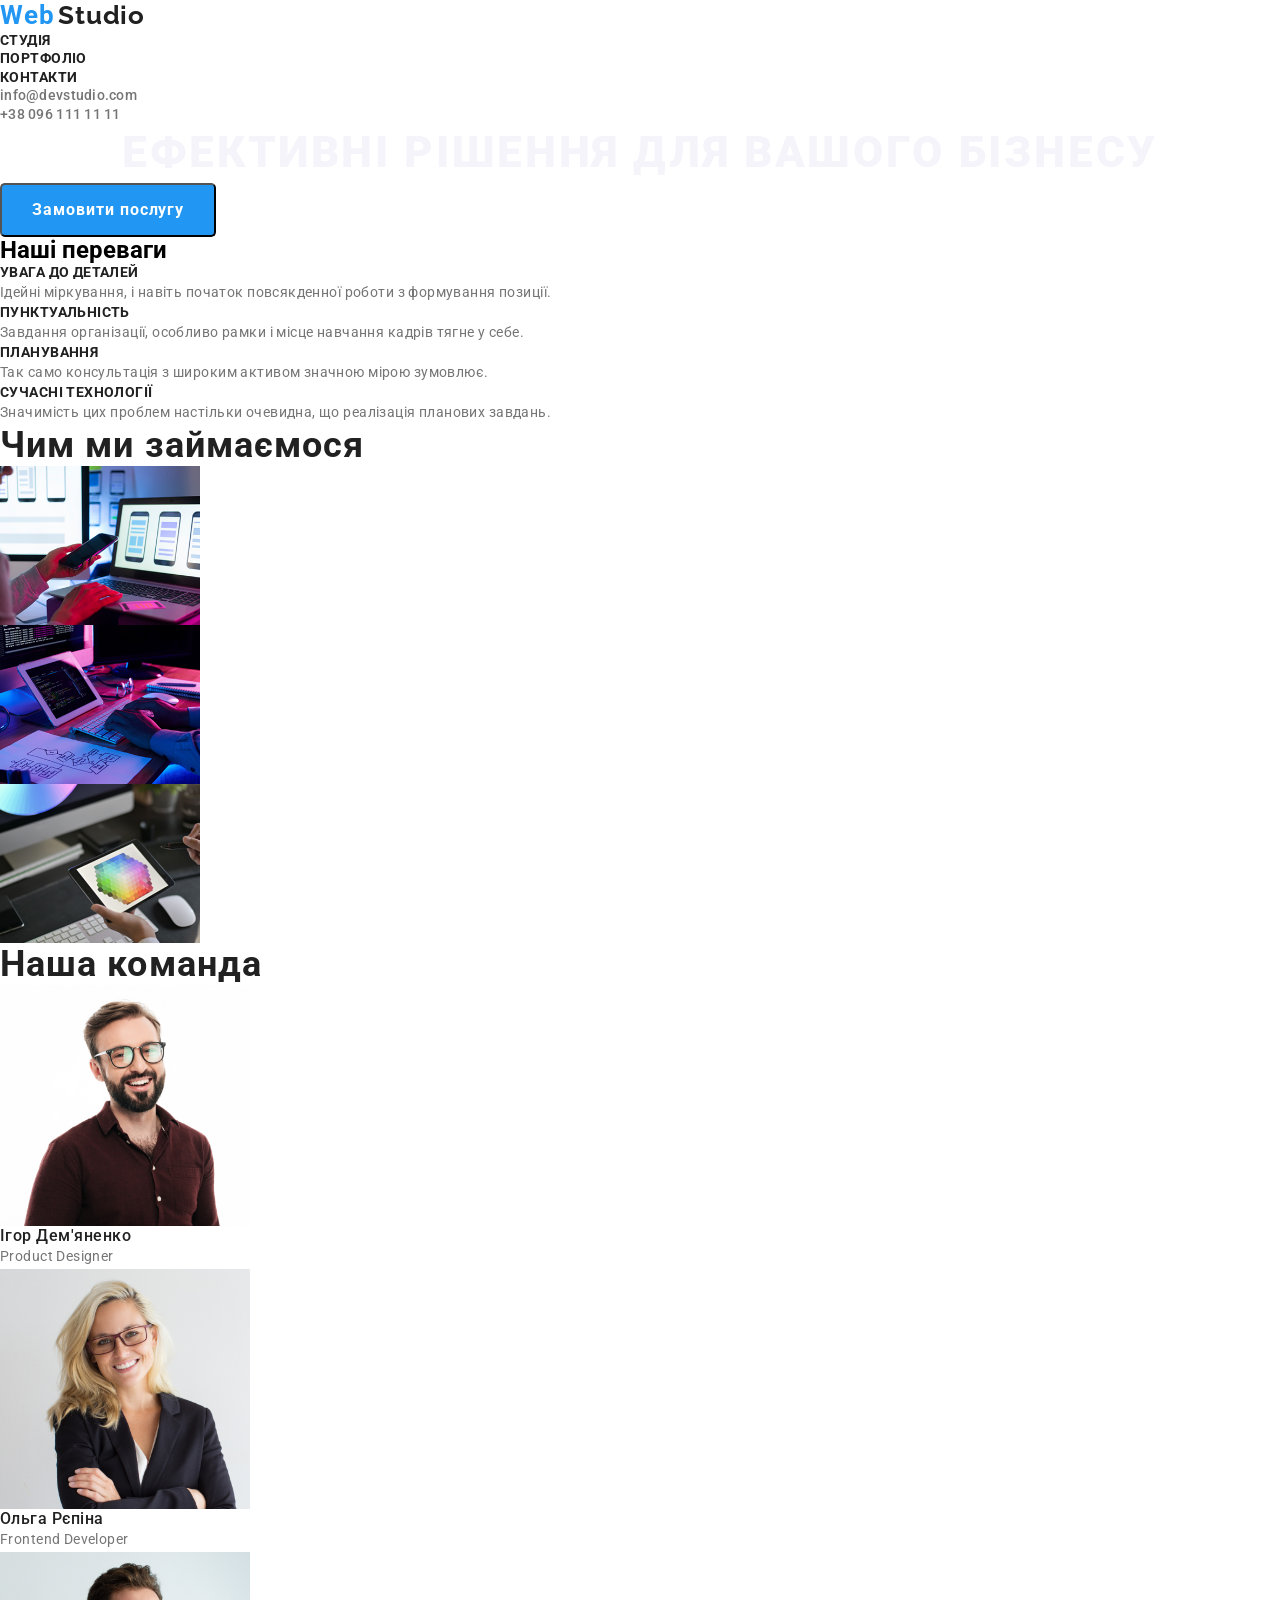
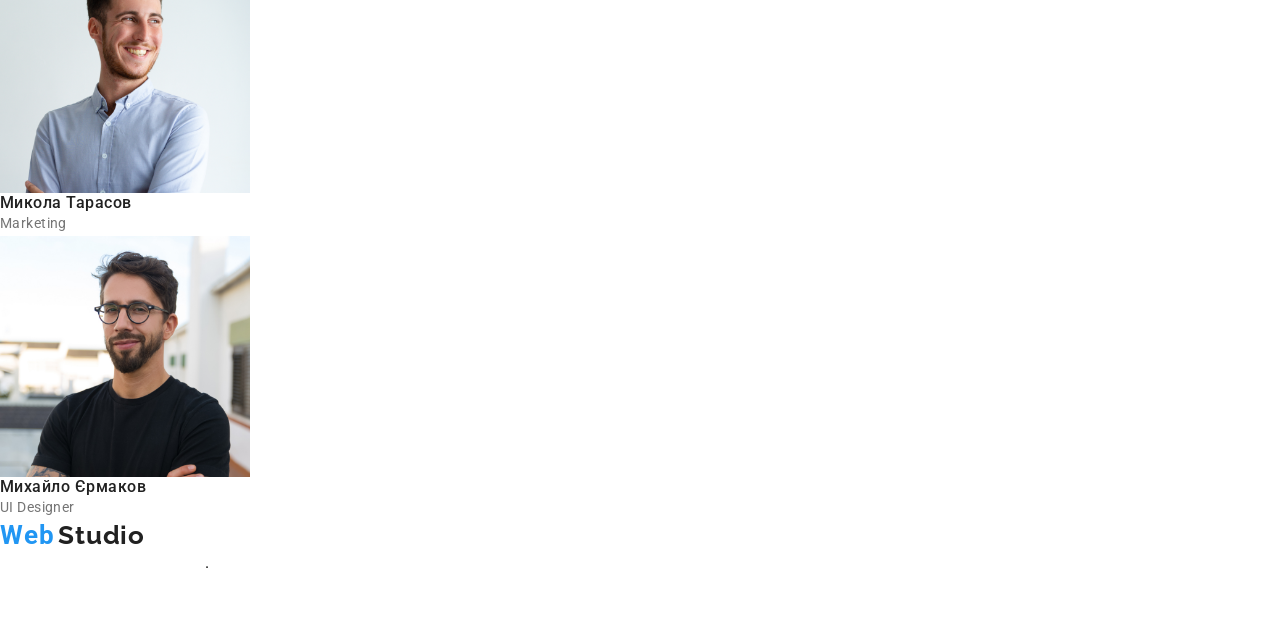
==== index.html @ ff51ba56 "Fix" ====
<!DOCTYPE html>
<html lang="en">
<head>
    <meta charset="UTF-8">
    <meta name="viewport" content="width=device-width, initial-scale=1.0">
    <title>Document</title>
    <link rel="preconnect" href="https://fonts.googleapis.com">
<link rel="preconnect" href="https://fonts.gstatic.com" crossorigin>
<link href="https://fonts.googleapis.com/css2?family=Raleway:ital,wght@0,100..900;1,100..900&family=Roboto:ital,wght@0,100..900;1,100..900&display=swap" rel="stylesheet">
<link rel="stylesheet" href="https://cdnjs.cloudflare.com/ajax/libs/modern-normalize/3.0.1/modern-normalize.min.css" integrity="sha512-q6WgHqiHlKyOqslT/lgBgodhd03Wp4BEqKeW6nNtlOY4quzyG3VoQKFrieaCeSnuVseNKRGpGeDU3qPmabCANg==" crossorigin="anonymous" referrerpolicy="no-referrer" />    
<link rel="stylesheet" href="./css/reset.css">
<link rel="stylesheet" href="./css/style.css">
<link rel="stylesheet" href="./pages/about.html">
</head>
<body>


   <header class="header">
  <a href="./index.html" class="logo">Web</a>
  <span class="logo-part"><a href="#">Studio</a></span>


    <nav class="header-navigation">

        <ul class="header-list">

    
    <li class="header-items"><a href="./index.html" class="header-detales">Студія</a></li>
    <li class="header-items"><a href="./pages/about.html" class="header-detales">Портфоліо</a></li>
    <li class="header-items"><a href="#" class="header-detales">Контакти</a></li>
</ul>

<ul class="header-contacts">
    <li class="header-contact">
        <a href="mailto:info@devstudio.com">info@devstudio.com</a>
    </li>
    <li class="header-contact">
         <a href="tel:+380961111111" class="header-number">+38 096 111 11 11</a>
    </li>
</ul>
   </header>


   <main class="main">
    <section class="hero">
<h1 class="hero-title">Ефективні рішення для вашого бізнесу</h1>
<button type="button" class="main-button">Замовити послугу</button>
</section>
<section class="adventages">
<h2 class="adventages-title">Наші переваги</h2>



<ul class="adventages-list">
    <li class="adventages-items">
        <h3 class="title">УВАГА ДО ДЕТАЛЕЙ</h3>
    <p class="hero-text">Ідейні міркування, і навіть початок повсякденної роботи з формування позиції.</p>
 </li>
    <li class="main-items">
<h3 class="title">ПУНКТУАЛЬНІСТЬ</h3>
<p class="hero-text">Завдання організації, особливо рамки і місце навчання кадрів тягне у себе.</p>
    </li>
    <li class="main-items">
<h3 class="title">ПЛАНУВАННЯ</h3>
<p class="hero-text">Так само консультація з широким активом значною мірою зумовлює.</p>
    </li>
    <li class="main-items">
<h3 class="title">СУЧАСНІ ТЕХНОЛОГІЇ</h3>
<p class="hero-text">Значимість цих проблем настільки очевидна, що реалізація планових завдань.</p>
    </li>
</ul>
</section>
<section class="work">
<h2 class="work-title">Чим ми займаємося</h2>
<ul class="work-list">
<li class="work-item"><img src="./pages/images/imgfv.png" class="work-image" alt="image" width="200"></li>
<li class="work-item"><img src="./pages/images/img.png" alt="image" width="200"></li>
<li class="work-item"><img src="./pages/images/image.png" alt="imggg" width="200"></li>
</ul>
</section>
<section class="team">
<h2 class="team-title">Наша команда</h2>
<ul class="team-list">
    <li class="team-item">
        <img src="./pages/images/imgman.jpg" alt="mann" class="team-image" width="250">
        <h3 class="main-person">Ігор Дем'яненко</h3>
        <p class="team-caption">
            Product Designer
        </p> 
    </li>
    <li class="main-itemthree">
<img src="./pages/images/woman.jpg" alt="woman" width="250">
<h3 class="main-person">Ольга Рєпіна</h3>
<p class="team-caption">Frontend Developer</p>
    </li>
    <li class="main-itemthree">
<img src="./pages/images/mantwo.jpg" alt="mantwo" width="250">
<h3 class="main-person">Микола Тарасов</h3>
<p class="team-caption">Marketing</p>
    </li>
    <li class="main-itemthree">
        <img src="./pages/images/manthree.jpg" alt="manthree" width="250">
        <h3 class="main-person">Михайло Єрмаков</h3>
        <p class="team-caption">UI Designer</p>
    </li>
</ul>



</section>
   </main>




<footer>
  <a href="/index.html" class="logo">Web</a>
<span class="logo-part"> <a href="#">Studio</a></span>


    <address class="footer-address">

    <ul class="footer-list">
<li class="footer-items"><a href="https://www.google.com.ua/maps/search/%D0%BC.+%D0%9A%D0%B8%D1%97%D0%B2,+%D0%BF%D1%80-%D1%82+%D0%9B%D0%B5%D1%81%D1%96+%D0%A3%D0%BA%D1%80%D0%B0%D1%97%D0%BD%D0%BA%D0%B8,+26/@50.4758888,30.4320272,18780m/data=!3m2!1e3!4b1?hl=uk&entry=ttu&g_ep=EgoyMDI2MDQwNy4wIKXMDSoASAFQAw%3D%3D" target="_blank" class="footer-link">м. Київ, пр-т Лесі Українки, 26</a>.</li>
<li class="footer-items"><a href="mailto:info@devstudio.com" class="footer-link">info@devstudio.com</a></li>
<li class="footer-items"><a href="tel:+380961111111" class="footer-link">+38 096 111 11 11</a></li>
</ul>
</address>

   </footer>
</body>
</html>
---- css/style.css ----
:root{
--header-color:#2196F3;
--mainul-color:#212121;
--mainulfon-color:#F5F4FA;
--mainli-color:#757575;
--footer-color:#FFFFFF;
--logo-color:#000;
}

body{
    font-family: "Roboto", sans-serif; 
}






.header-item {
    color: var(--logo-color);
font-size: 14px;
font-style: normal;
font-weight: 500;
line-height: 1.14;
letter-spacing: 0.28px;
text-decoration: none;
}

.hero-title{
   
color: var(--mainulfon-color);
text-align: center;
font-size: 44px;
font-style: normal;
font-weight: 900;
line-height: 1.36;
letter-spacing: 2.64px;
text-transform: uppercase;
}

.team-caption{
    color: var(--mainli-color);
font-size: 14px;
font-style: normal;
font-weight: 400;
line-height: 1.71;
letter-spacing: 0.42px;
}

.hero-zag:hover{
    color: var(--mainli-color);
font-size: 14px;
font-style: normal;
font-weight: 700;
line-height: 1.71;
letter-spacing: 0.42px;
text-transform: uppercase;
}

.footer-items:hover{
    color: var(--footer-color);
font-size: 14px;
font-style: normal;
font-weight: 400;
line-height: 1.71;
letter-spacing: 0.42px;

}

.main-item:hover{
    color: var(--mainul-color);
font-size: 16px;
font-style: normal;
font-weight: 500;
line-height: 1.62;
letter-spacing: 0.48px;
}


.header-detales{
color: var(--mainul-color);
font-size: 14px;
font-style: normal;
font-weight: 500;
line-height: normal;
letter-spacing: 0.28px;


}



.header-contact a {
    color: var(--mainli-color);
font-size: 14px;
font-style: normal;
font-weight: 500;
line-height: normal;
letter-spacing: 0.28px;
text-decoration: none;

}

.header-contact a:hover{
    color: var(--header-color);
}

.main-button{
    color: var(--footer-color);
    background-color: var(--header-color);
text-align: center;
font-size: 16px;
font-style: normal;
font-weight: 700;
line-height: 30px;
letter-spacing: 0.96px;
border-radius: 5px;
padding: 10px 30px;


}



a{
    color: var(--mainul-color);
    text-decoration: none;
}
a:hover{
    color: var(--header-color);
}






.footer-logo{
    color: #000;
font-family: Raleway;
font-size: 26px;
font-style: normal;
font-weight: 700;
line-height: normal;
letter-spacing: 0.78px;
}






.header-detales{
    color: var(--mainul-color);

font-size: 14px;
font-style: normal;
font-weight: 700;
line-height: normal;
letter-spacing: 0.42px;
text-transform: uppercase;
}

.title{
    color: var(--mainul-color);
font-size: 14px;
font-style: normal;
font-weight: 700;
line-height: normal;
letter-spacing: 0.42px;
text-transform: uppercase;

}


.header-items:hover{
     color: var(--header-color); 
    }


    .hero-text{
        color: var(--mainli-color);

font-size: 14px;
font-style: normal;
font-weight: 400;
line-height: 24px;
letter-spacing: 0.42px;
    }

    .work-title{
        color:var(--mainul-color);
font-size: 36px;
font-style: normal;
font-weight: 700;
line-height: normal;
letter-spacing: 1.08px;
    }

    .team-title{
        color:var(--mainul-color);
font-size: 36px;
font-style: normal;
font-weight: 700;
line-height: normal;
letter-spacing: 1.08px;
 }

 .main-person{
    color: var(--mainul-color);
font-size: 16px;
font-style: normal;
font-weight: 500;
line-height: normal;
letter-spacing: 0.48px;

 }


.adventages-list{
    color: var(--header-color);
font-size: 14px;
font-style: normal;
font-weight: 500;
line-height: normal;
letter-spacing: 0.28px;

}

.main-item{
    color:var(--mainul-color);
font-size: 16px;
font-style: normal;
font-weight: 500;
line-height: 26px;
letter-spacing: 0.48px;

}

.main-caption{
    color: var(--mainul-color);
font-size: 18px;
font-style: normal;
font-weight: 700;
line-height: 36px;
letter-spacing: 1.08px;

}

.main-text{
    color: var(--mainli-color);

font-size: 16px;
font-style: normal;
font-weight: 400;
line-height: 30px;
letter-spacing: 0.48px;

}

.footer-link{
    color: var(--footer-color);

font-size: 14px;
font-style: normal;
font-weight: 400;
line-height: 24px;
letter-spacing: 0.42px;

}

.logo {
color: var(--header-color);
font-family: "Raleway" sans-serif;
font-size: 26px;
font-style: normal;
font-weight: 700;
line-height: 1.19;
letter-spacing: 0.78px;
text-decoration: none;

}


.logo-part{
    color: var(--logo-color);
font-family: Raleway;
font-size: 26px;
font-style: normal;
font-weight: 700;
line-height: normal;
letter-spacing: 0.78px;

}
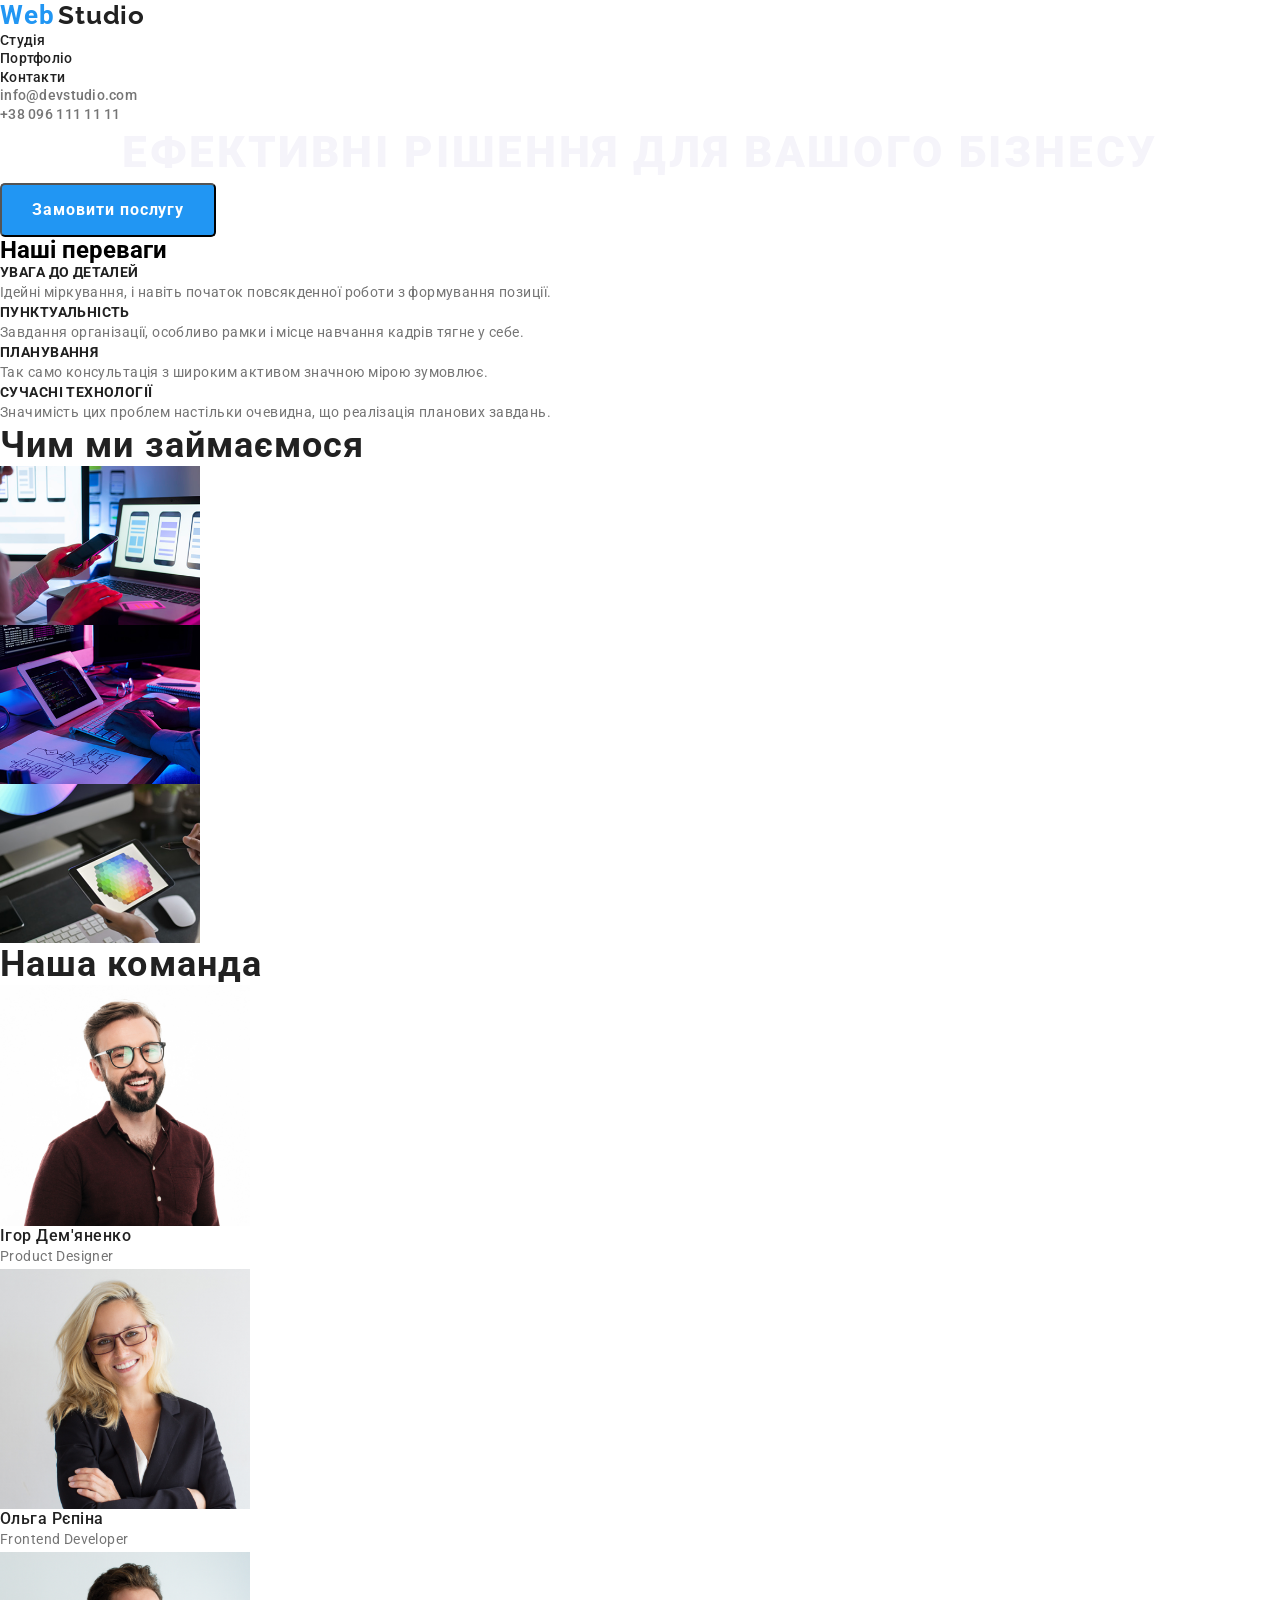
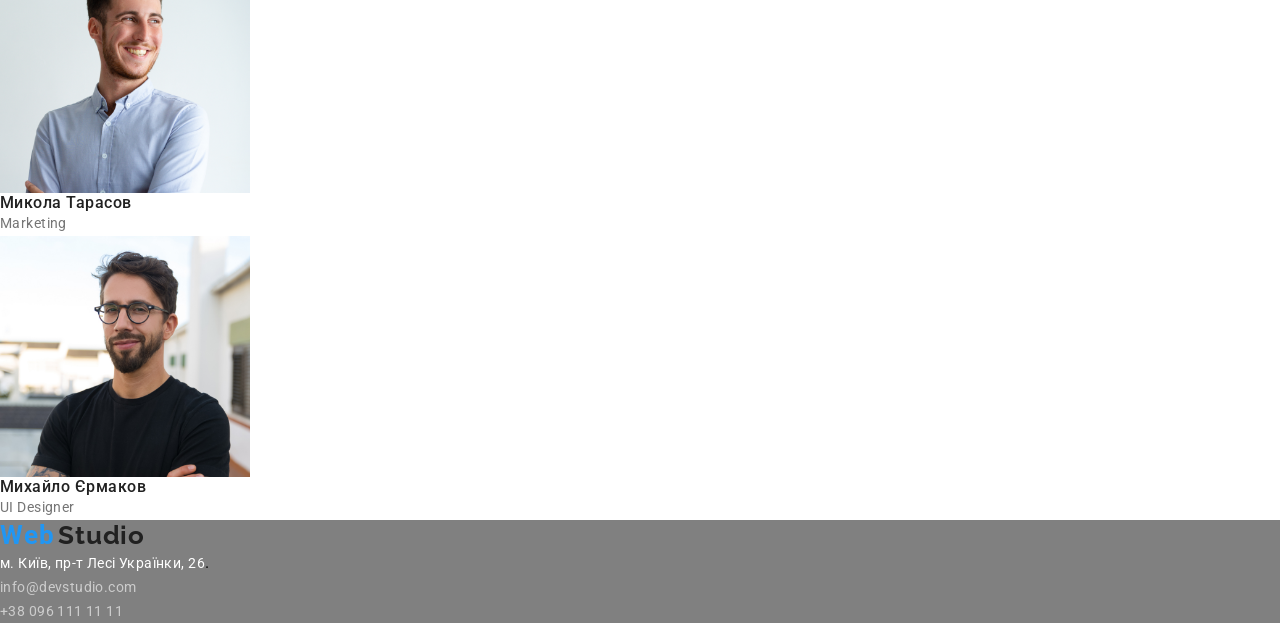
==== commit 0ad97a9e: "Fix footer and header" ====
--- a/index.html
+++ b/index.html
@@ -16,10 +16,11 @@
 
 
    <header class="header">
-  <a href="./index.html" class="logo">Web</a>
+    
+ <div class="container">
+ <a href="./index.html" class="logo">Web</a>
   <span class="logo-part"><a href="#">Studio</a></span>
-
-
+ 
     <nav class="header-navigation">
 
         <ul class="header-list">
@@ -32,14 +33,15 @@
 
 <ul class="header-contacts">
     <li class="header-contact">
-        <a href="mailto:info@devstudio.com">info@devstudio.com</a>
+        <a href="mailto:info@devstudio.com" class="adventages-list">info@devstudio.com</a>
     </li>
-    <li class="header-contact">
-         <a href="tel:+380961111111" class="header-number">+38 096 111 11 11</a>
+    <li class="header-contact"> 
+         <a href="tel:+380961111111" class="adventages-list">+38 096 111 11 11</a>
     </li>
 </ul>
+ </div>
+
    </header>
-
 
    <main class="main">
     <section class="hero">
@@ -47,7 +49,7 @@
 <button type="button" class="main-button">Замовити послугу</button>
 </section>
 <section class="adventages">
-<h2 class="adventages-title">Наші переваги</h2>
+<h2 class="adventages-titles">Наші переваги</h2>
 
 
 
@@ -88,17 +90,17 @@
             Product Designer
         </p> 
     </li>
-    <li class="main-itemthree">
+    <li class="team-item">
 <img src="./pages/images/woman.jpg" alt="woman" width="250">
 <h3 class="main-person">Ольга Рєпіна</h3>
 <p class="team-caption">Frontend Developer</p>
     </li>
-    <li class="main-itemthree">
+    <li class="team-item">
 <img src="./pages/images/mantwo.jpg" alt="mantwo" width="250">
 <h3 class="main-person">Микола Тарасов</h3>
 <p class="team-caption">Marketing</p>
     </li>
-    <li class="main-itemthree">
+    <li class="team-item">
         <img src="./pages/images/manthree.jpg" alt="manthree" width="250">
         <h3 class="main-person">Михайло Єрмаков</h3>
         <p class="team-caption">UI Designer</p>
@@ -122,8 +124,8 @@
 
     <ul class="footer-list">
 <li class="footer-items"><a href="https://www.google.com.ua/maps/search/%D0%BC.+%D0%9A%D0%B8%D1%97%D0%B2,+%D0%BF%D1%80-%D1%82+%D0%9B%D0%B5%D1%81%D1%96+%D0%A3%D0%BA%D1%80%D0%B0%D1%97%D0%BD%D0%BA%D0%B8,+26/@50.4758888,30.4320272,18780m/data=!3m2!1e3!4b1?hl=uk&entry=ttu&g_ep=EgoyMDI2MDQwNy4wIKXMDSoASAFQAw%3D%3D" target="_blank" class="footer-link">м. Київ, пр-т Лесі Українки, 26</a>.</li>
-<li class="footer-items"><a href="mailto:info@devstudio.com" class="footer-link">info@devstudio.com</a></li>
-<li class="footer-items"><a href="tel:+380961111111" class="footer-link">+38 096 111 11 11</a></li>
+<li class="footer-items"><a href="mailto:info@devstudio.com" class="footer-mail">info@devstudio.com</a></li>
+<li class="footer-items"><a href="tel:+380961111111" class="footer-number">+38 096 111 11 11</a></li>
 </ul>
 </address>
 
--- a/css/style.css
+++ b/css/style.css
@@ -5,6 +5,7 @@
 --mainli-color:#757575;
 --footer-color:#FFFFFF;
 --logo-color:#000;
+--footer-text-color: rgba(255, 255, 255, 0.6);
 }
 
 body{
@@ -47,15 +48,6 @@
 letter-spacing: 0.42px;
 }
 
-.hero-zag:hover{
-    color: var(--mainli-color);
-font-size: 14px;
-font-style: normal;
-font-weight: 700;
-line-height: 1.71;
-letter-spacing: 0.42px;
-text-transform: uppercase;
-}
 
 .footer-items:hover{
     color: var(--footer-color);
@@ -150,16 +142,6 @@
 
 
 
-.header-detales{
-    color: var(--mainul-color);
-
-font-size: 14px;
-font-style: normal;
-font-weight: 700;
-line-height: normal;
-letter-spacing: 0.42px;
-text-transform: uppercase;
-}
 
 .title{
     color: var(--mainul-color);
@@ -216,9 +198,9 @@
 
  }
 
-
 .adventages-list{
-    color: var(--header-color);
+color: var(--mainli-color);
+font-family: Roboto;
 font-size: 14px;
 font-style: normal;
 font-weight: 500;
@@ -260,7 +242,7 @@
 
 .footer-link{
     color: var(--footer-color);
-
+font-family: Roboto;
 font-size: 14px;
 font-style: normal;
 font-weight: 400;
@@ -291,4 +273,28 @@
 line-height: normal;
 letter-spacing: 0.78px;
 
+}
+
+
+footer{
+    background-color: grey;
+}
+
+
+.footer-mail{
+   color: var(--footer-text-color);
+font-size: 14px;
+font-style: normal;
+font-weight: 400;
+line-height: 24px;
+letter-spacing: 0.42px;
+}
+
+.footer-number{
+    color: var(--footer-text-color);
+font-size: 14px;
+font-style: normal;
+font-weight: 400;
+line-height: 24px;
+letter-spacing: 0.42px;
 }
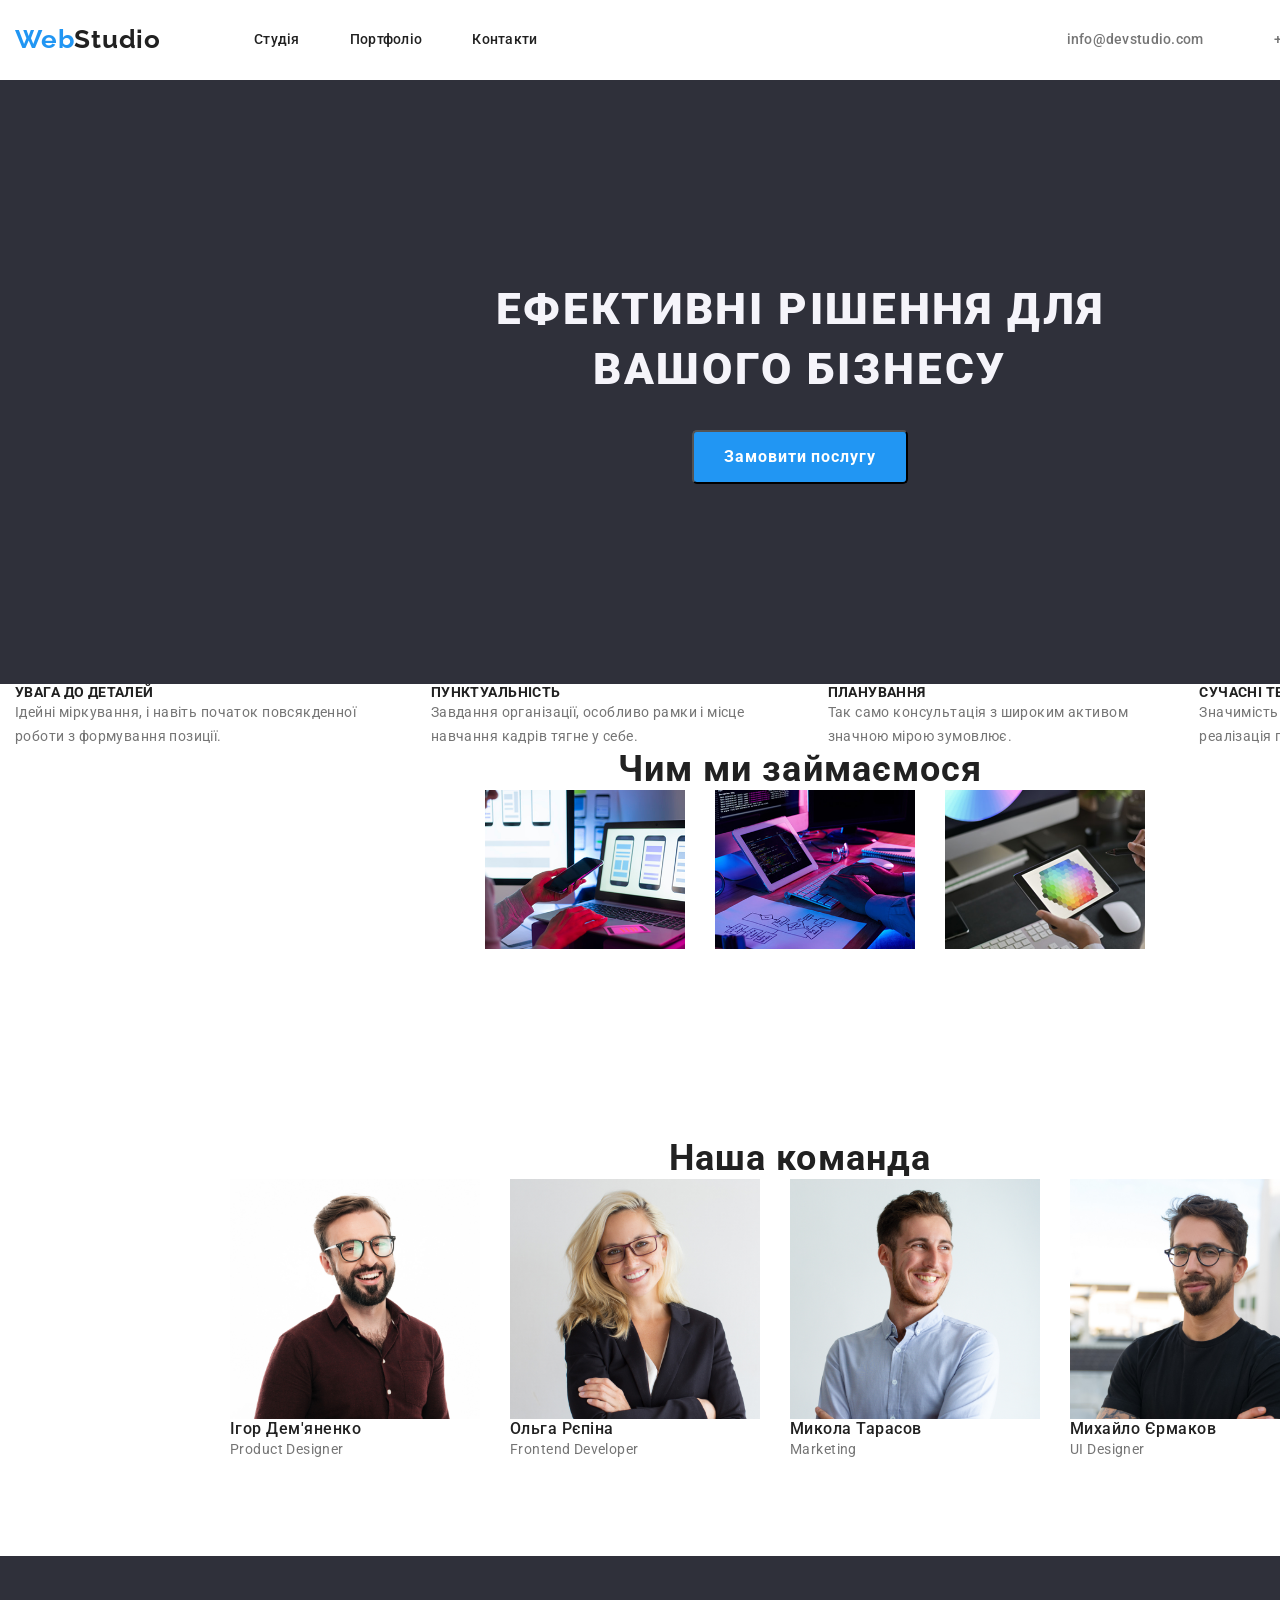
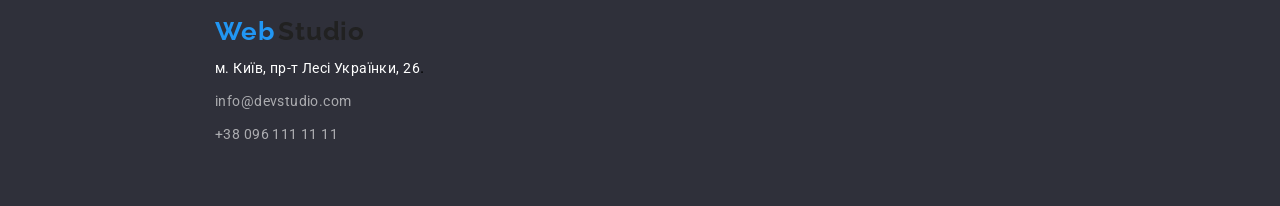
==== commit f2c4fe18: "Розставив елементи" ====
--- a/index.html
+++ b/index.html
@@ -16,8 +16,7 @@
 
 
    <header class="header">
-    
- <div class="container">
+   <div class="container header-wrap">
  <a href="./index.html" class="logo">Web</a>
   <span class="logo-part"><a href="#">Studio</a></span>
  
@@ -30,7 +29,7 @@
     <li class="header-items"><a href="./pages/about.html" class="header-detales">Портфоліо</a></li>
     <li class="header-items"><a href="#" class="header-detales">Контакти</a></li>
 </ul>
-
+</nav>
 <ul class="header-contacts">
     <li class="header-contact">
         <a href="mailto:info@devstudio.com" class="adventages-list">info@devstudio.com</a>
@@ -40,16 +39,19 @@
     </li>
 </ul>
  </div>
-
+</nav>
    </header>
 
    <main class="main">
     <section class="hero">
+        <div class="container">
 <h1 class="hero-title">Ефективні рішення для вашого бізнесу</h1>
 <button type="button" class="main-button">Замовити послугу</button>
+</div>
 </section>
 <section class="adventages">
-<h2 class="adventages-titles">Наші переваги</h2>
+    <div class="container">
+<h2 class="adventages-titles"></h2>
 
 
 
@@ -71,16 +73,20 @@
 <p class="hero-text">Значимість цих проблем настільки очевидна, що реалізація планових завдань.</p>
     </li>
 </ul>
+</div>
 </section>
 <section class="work">
+    <div class="container">
 <h2 class="work-title">Чим ми займаємося</h2>
 <ul class="work-list">
 <li class="work-item"><img src="./pages/images/imgfv.png" class="work-image" alt="image" width="200"></li>
 <li class="work-item"><img src="./pages/images/img.png" alt="image" width="200"></li>
 <li class="work-item"><img src="./pages/images/image.png" alt="imggg" width="200"></li>
 </ul>
+</div>
 </section>
 <section class="team">
+    <div class="container">
 <h2 class="team-title">Наша команда</h2>
 <ul class="team-list">
     <li class="team-item">
@@ -108,14 +114,14 @@
 </ul>
 
 
-
+</div>
 </section>
    </main>
 
 
 
 
-<footer>
+<footer class="footer">
   <a href="/index.html" class="logo">Web</a>
 <span class="logo-part"> <a href="#">Studio</a></span>
 
--- a/css/style.css
+++ b/css/style.css
@@ -6,6 +6,7 @@
 --footer-color:#FFFFFF;
 --logo-color:#000;
 --footer-text-color: rgba(255, 255, 255, 0.6);
+--background-footer-color: #2F303A;
 }
 
 body{
@@ -13,7 +14,30 @@
 }
 
 
-
+.logo {
+  
+color: var(--header-color);
+font-family: "Raleway", sans-serif;
+font-size: 26px;
+font-style: normal;
+font-weight: 700;
+line-height: 1.19;
+letter-spacing: 0.78px;
+text-decoration: none;
+
+}
+
+
+.logo-part{
+    color: var(--footer-color);
+font-family: Raleway;
+font-size: 26px;
+font-style: normal;
+font-weight: 700;
+line-height: normal;
+letter-spacing: 0.78px;
+ margin-right: 93px;
+}
 
 
 
@@ -27,8 +51,24 @@
 text-decoration: none;
 }
 
+.adventages-list{
+color: var(--mainli-color);
+font-family: Roboto;
+font-size: 14px;
+font-style: normal;
+font-weight: 500;
+line-height: normal;
+letter-spacing: 0.28px;
+display: flex;
+gap: 30px;
+
+
+}
+
+
 .hero-title{
-   
+      margin-left: auto;
+    margin-right: auto;
 color: var(--mainulfon-color);
 text-align: center;
 font-size: 44px;
@@ -37,6 +77,9 @@
 line-height: 1.36;
 letter-spacing: 2.64px;
 text-transform: uppercase;
+    width: 696px;
+    margin-bottom: 30px;
+
 }
 
 .team-caption{
@@ -78,6 +121,14 @@
 letter-spacing: 0.28px;
 
 
+}
+
+.adventages-titles{
+    color: var(--mainli-color);
+font-size: 14px;
+font-weight: 500;
+line-height: normal;
+letter-spacing: 0.28px;
 }
 
 
@@ -155,6 +206,17 @@
 }
 
 
+.header-items{
+    color: var(--logo-color);
+font-size: 14px;
+font-weight: 500;
+line-height: normal;
+letter-spacing: 0.28px;
+
+}
+
+
+
 .header-items:hover{
      color: var(--header-color); 
     }
@@ -198,16 +260,7 @@
 
  }
 
-.adventages-list{
-color: var(--mainli-color);
-font-family: Roboto;
-font-size: 14px;
-font-style: normal;
-font-weight: 500;
-line-height: normal;
-letter-spacing: 0.28px;
-
-}
+
 
 .main-item{
     color:var(--mainul-color);
@@ -251,33 +304,16 @@
 
 }
 
-.logo {
-color: var(--header-color);
-font-family: "Raleway" sans-serif;
-font-size: 26px;
-font-style: normal;
-font-weight: 700;
-line-height: 1.19;
-letter-spacing: 0.78px;
-text-decoration: none;
-
-}
-
-
-.logo-part{
-    color: var(--logo-color);
-font-family: Raleway;
-font-size: 26px;
-font-style: normal;
-font-weight: 700;
-line-height: normal;
-letter-spacing: 0.78px;
-
-}
+
+
+
+
 
 
 footer{
-    background-color: grey;
+  padding-top: 60px;
+  padding-bottom: 60px;
+    background-color: var(--background-footer-color);
 }
 
 
@@ -297,4 +333,101 @@
 font-weight: 400;
 line-height: 24px;
 letter-spacing: 0.42px;
+}
+
+
+.container{
+    width: 1600px;
+    padding: 0 15px;
+    margin: 0 auto;
+}
+
+.header{
+    padding-top: 24px;
+    padding-bottom: 25px;
+}
+
+.header-wrap{
+    display: flex;
+    align-items: center;
+}
+
+
+.header-list{
+    display: flex;
+    gap: 50px;
+
+
+}
+
+.header-contact{
+     margin-left: 50px;
+     
+}
+
+.header-contacts {
+    display: flex;
+    gap: 20px;
+    margin-left: 529px;
+    
+}
+
+.header-contact:first-child{
+    margin-left: 0;
+    
+}
+
+.hero .container{
+    
+    text-align: center;
+    background-color: var(--background-footer-color);
+    padding-bottom: 200px;
+    padding-top: 200px;
+    
+}
+
+
+
+.header-navigation{
+    display: flex;
+    align-items: center;
+   
+}
+
+
+.work-title{
+  text-align: center;
+}
+
+.work-list{
+    display: flex;
+justify-content: center;
+
+}
+
+.work-item{
+    margin-left: 30px;
+
+
+}
+
+.team-title{
+    text-align: center;
+    padding-top: 50px;
+    padding-top: 188px;
+}
+
+.team-list{
+    display: flex;
+    margin-left: 215px;
+    padding-bottom: 94px;
+    gap: 30px;
+}
+
+.footer{
+    padding-left: 215px;
+}
+
+.footer-items{
+    padding-top: 9px;
 }
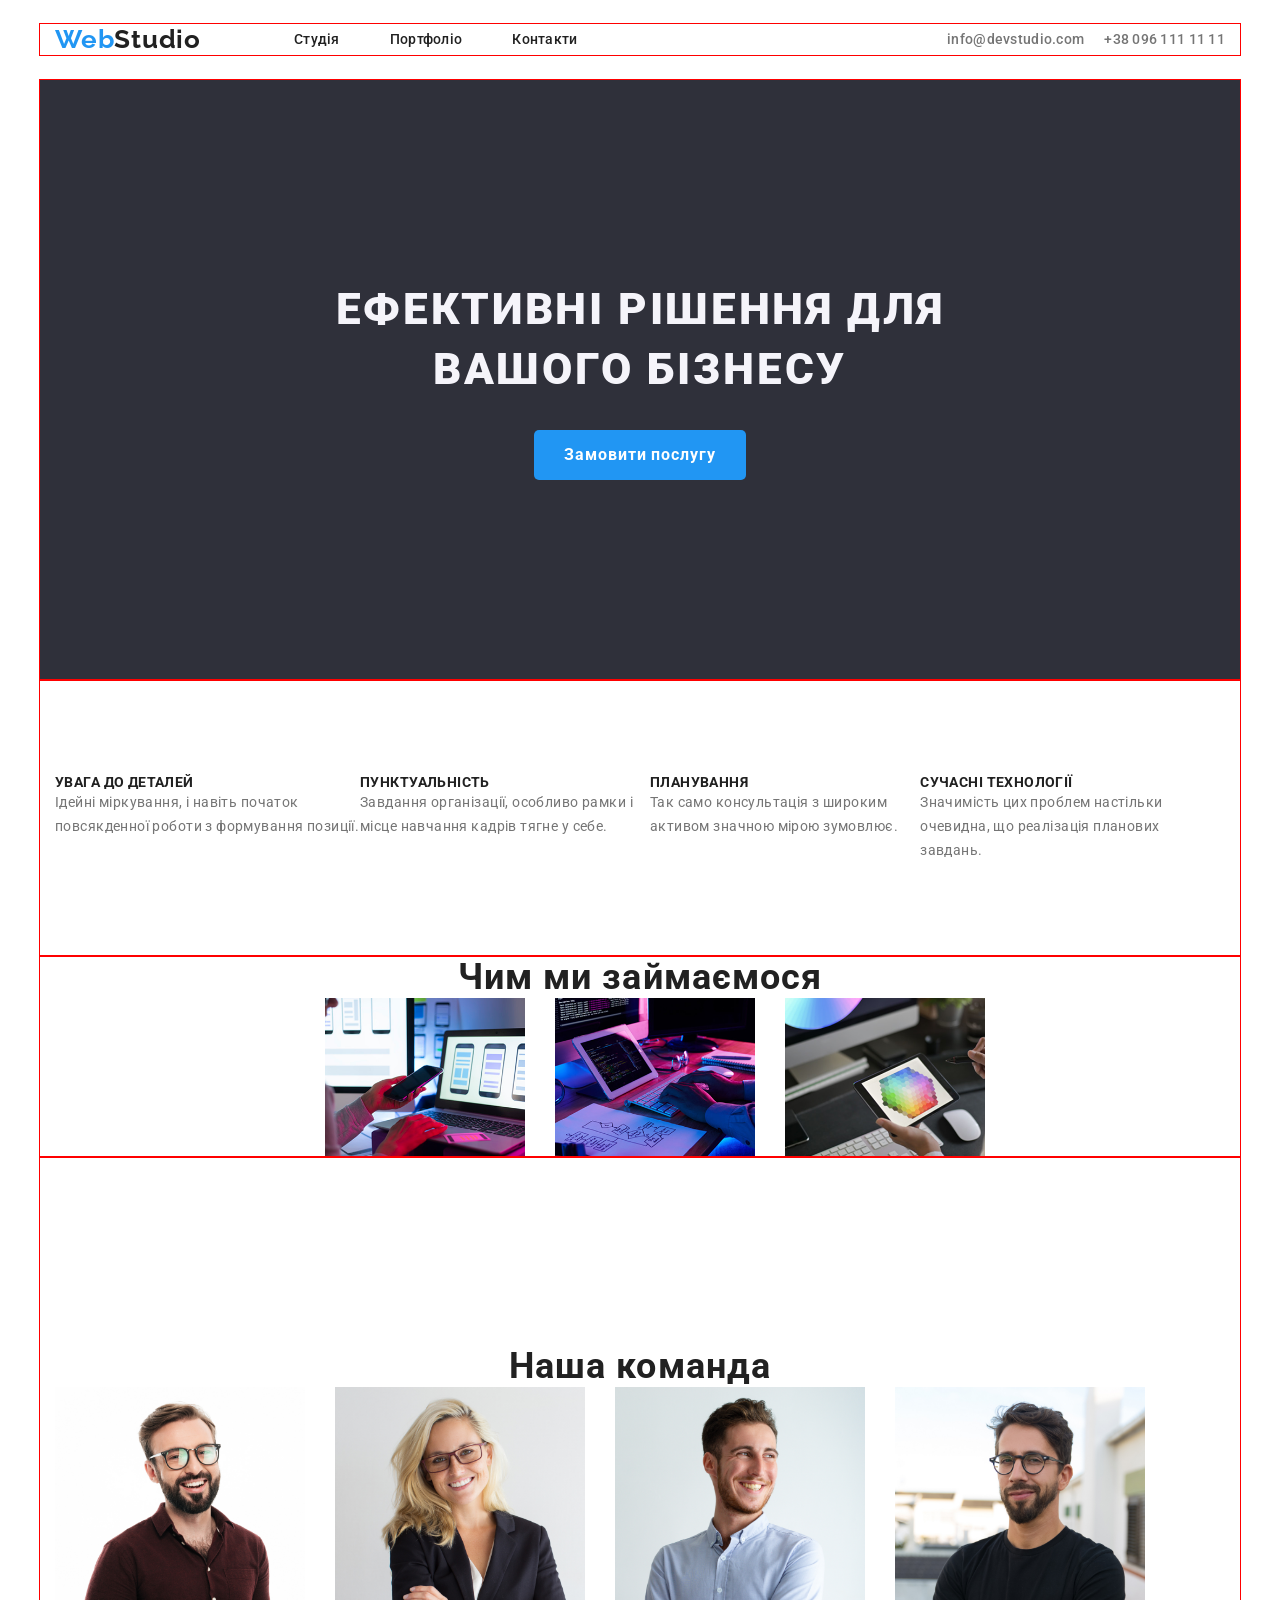
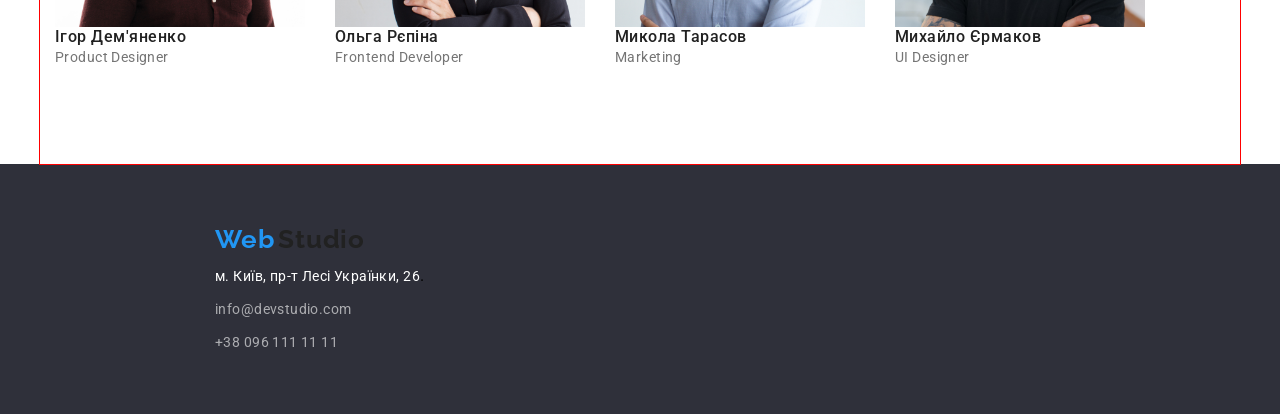
==== commit 2b923ad5: "Fix" ====
--- a/index.html
+++ b/index.html
@@ -55,7 +55,7 @@
 
 
 
-<ul class="adventages-list">
+<ul class="adventages-listes">
     <li class="adventages-items">
         <h3 class="title">УВАГА ДО ДЕТАЛЕЙ</h3>
     <p class="hero-text">Ідейні міркування, і навіть початок повсякденної роботи з формування позиції.</p>
--- a/css/style.css
+++ b/css/style.css
@@ -11,6 +11,7 @@
 
 body{
     font-family: "Roboto", sans-serif; 
+margin: 0;
 }
 
 
@@ -25,6 +26,7 @@
 letter-spacing: 0.78px;
 text-decoration: none;
 
+
 }
 
 
@@ -37,6 +39,7 @@
 line-height: normal;
 letter-spacing: 0.78px;
  margin-right: 93px;
+
 }
 
 
@@ -63,7 +66,18 @@
 gap: 30px;
 
 
-}
+
+
+}
+
+
+.adventages-listes{
+padding-top: 94px;
+display: flex;
+padding-bottom: 94px;
+}
+
+
 
 
 .hero-title{
@@ -159,8 +173,7 @@
 letter-spacing: 0.96px;
 border-radius: 5px;
 padding: 10px 30px;
-
-
+border: none;
 }
 
 
@@ -337,9 +350,10 @@
 
 
 .container{
-    width: 1600px;
+    width: 1200px;
     padding: 0 15px;
     margin: 0 auto;
+    outline: 1px solid red;
 }
 
 .header{
@@ -356,21 +370,27 @@
 .header-list{
     display: flex;
     gap: 50px;
+   
+  
 
 
 }
 
 .header-contact{
-     margin-left: 50px;
+     margin-left: px;
      
+     
 }
 
 .header-contacts {
     display: flex;
     gap: 20px;
-    margin-left: 529px;
+    margin-left: auto;
     
 }
+
+
+
 
 .header-contact:first-child{
     margin-left: 0;
@@ -419,7 +439,6 @@
 
 .team-list{
     display: flex;
-    margin-left: 215px;
     padding-bottom: 94px;
     gap: 30px;
 }
@@ -430,4 +449,7 @@
 
 .footer-items{
     padding-top: 9px;
-}+}
+
+
+
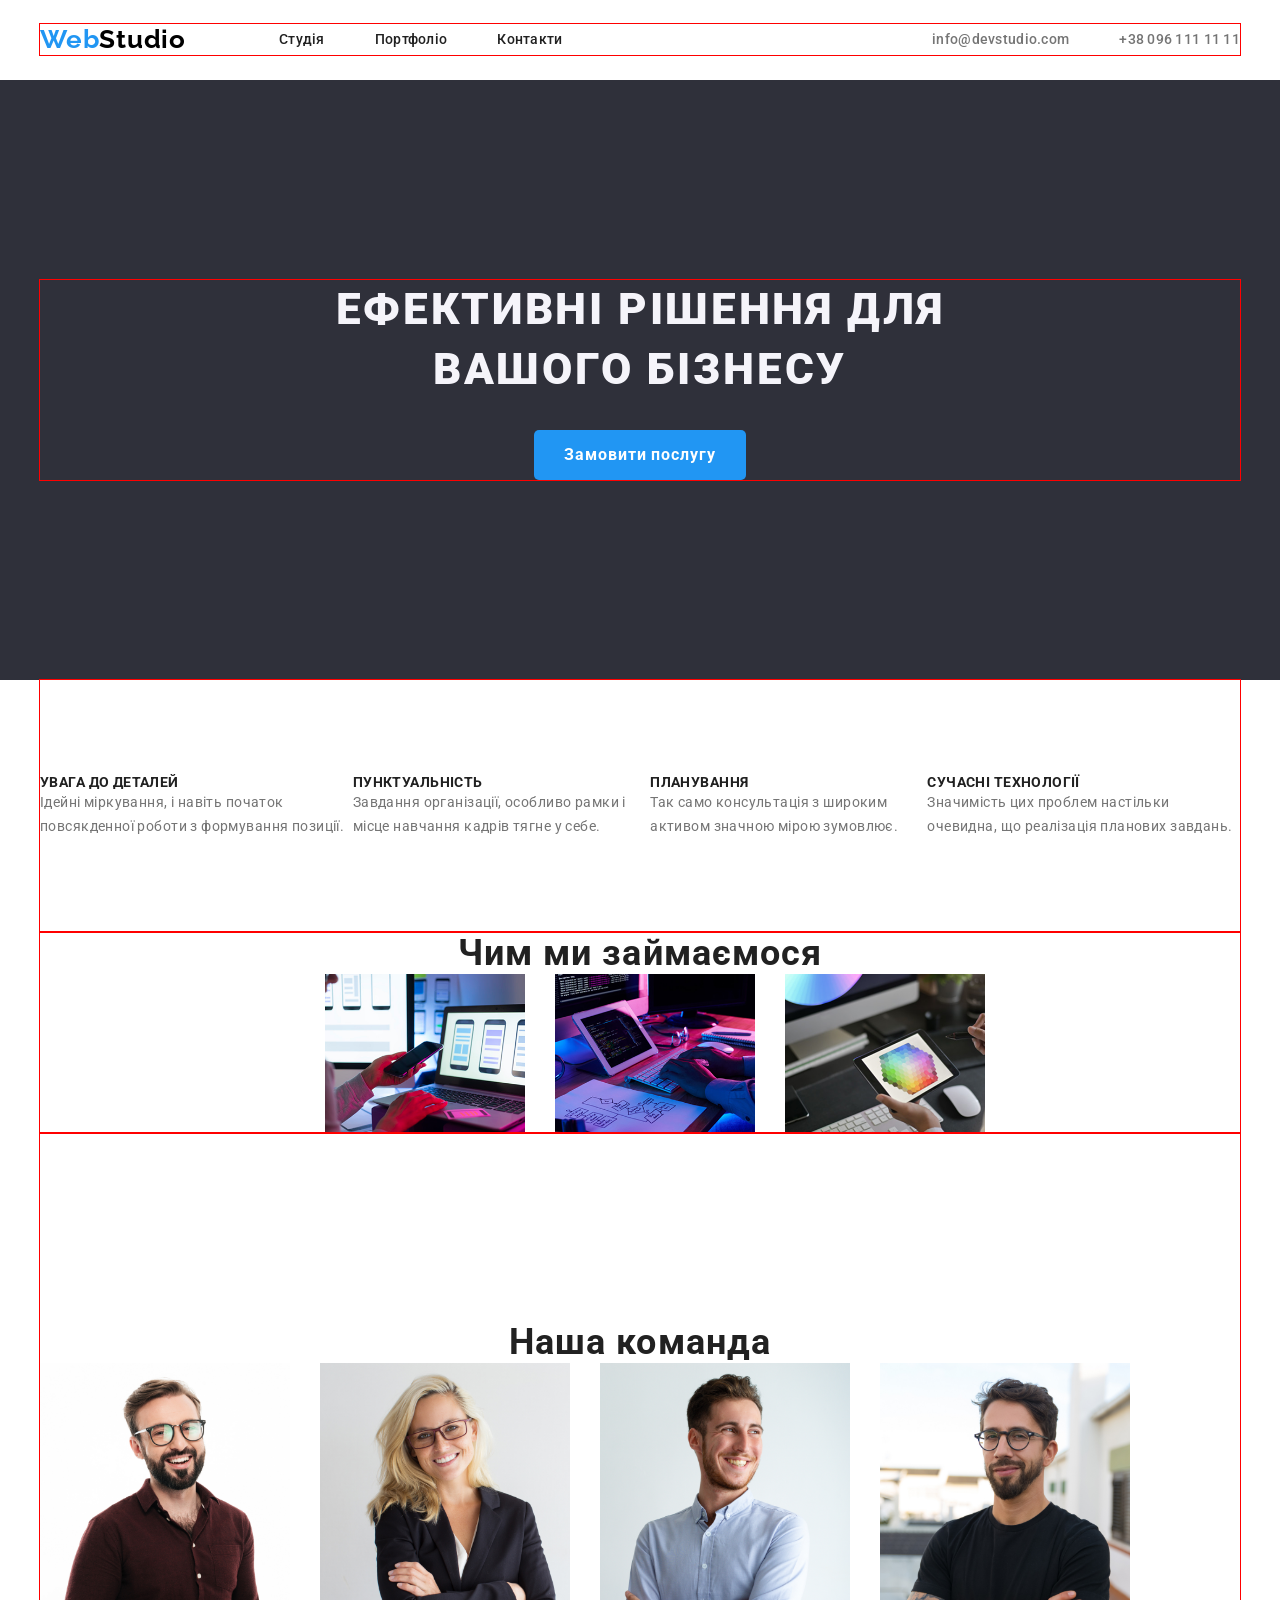
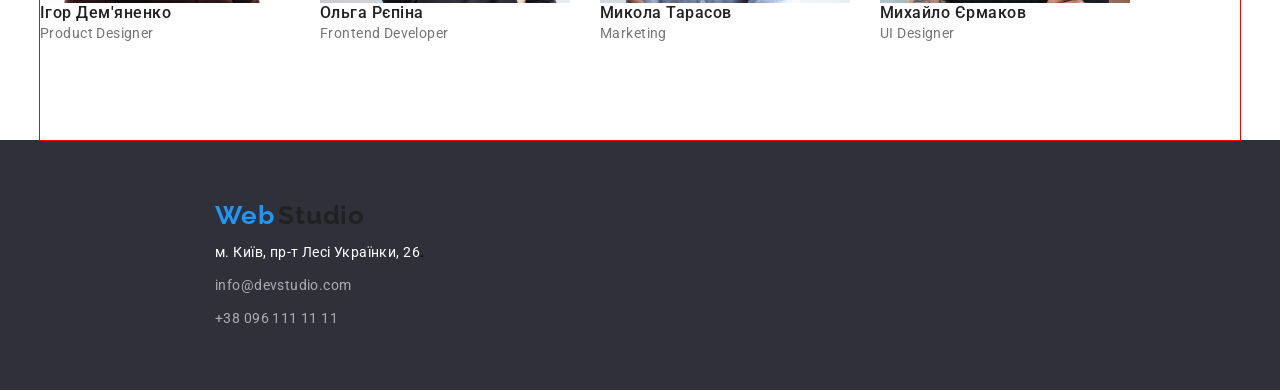
==== commit 00c80757: "fix" ====
--- a/index.html
+++ b/index.html
@@ -17,8 +17,9 @@
 
    <header class="header">
    <div class="container header-wrap">
- <a href="./index.html" class="logo">Web</a>
-  <span class="logo-part"><a href="#">Studio</a></span>
+<a href="./index.html" class="logo">
+  Web<span class="logo-part">Studio</span>
+</a>
  
     <nav class="header-navigation">
 
--- a/css/style.css
+++ b/css/style.css
@@ -31,7 +31,7 @@
 
 
 .logo-part{
-    color: var(--footer-color);
+    color: var(--logo-color);
 font-family: Raleway;
 font-size: 26px;
 font-style: normal;
@@ -188,6 +188,15 @@
 
 
 
+.hero{
+    background-color: var(--background-footer-color);
+ text-align: center;
+    background-color: var(--background-footer-color);
+    padding-bottom: 200px;
+    padding-top: 200px;
+    
+}
+
 
 
 
@@ -351,7 +360,6 @@
 
 .container{
     width: 1200px;
-    padding: 0 15px;
     margin: 0 auto;
     outline: 1px solid red;
 }
@@ -384,7 +392,7 @@
 
 .header-contacts {
     display: flex;
-    gap: 20px;
+    gap: 50px;
     margin-left: auto;
     
 }
@@ -397,14 +405,7 @@
     
 }
 
-.hero .container{
-    
-    text-align: center;
-    background-color: var(--background-footer-color);
-    padding-bottom: 200px;
-    padding-top: 200px;
-    
-}
+
 
 
 
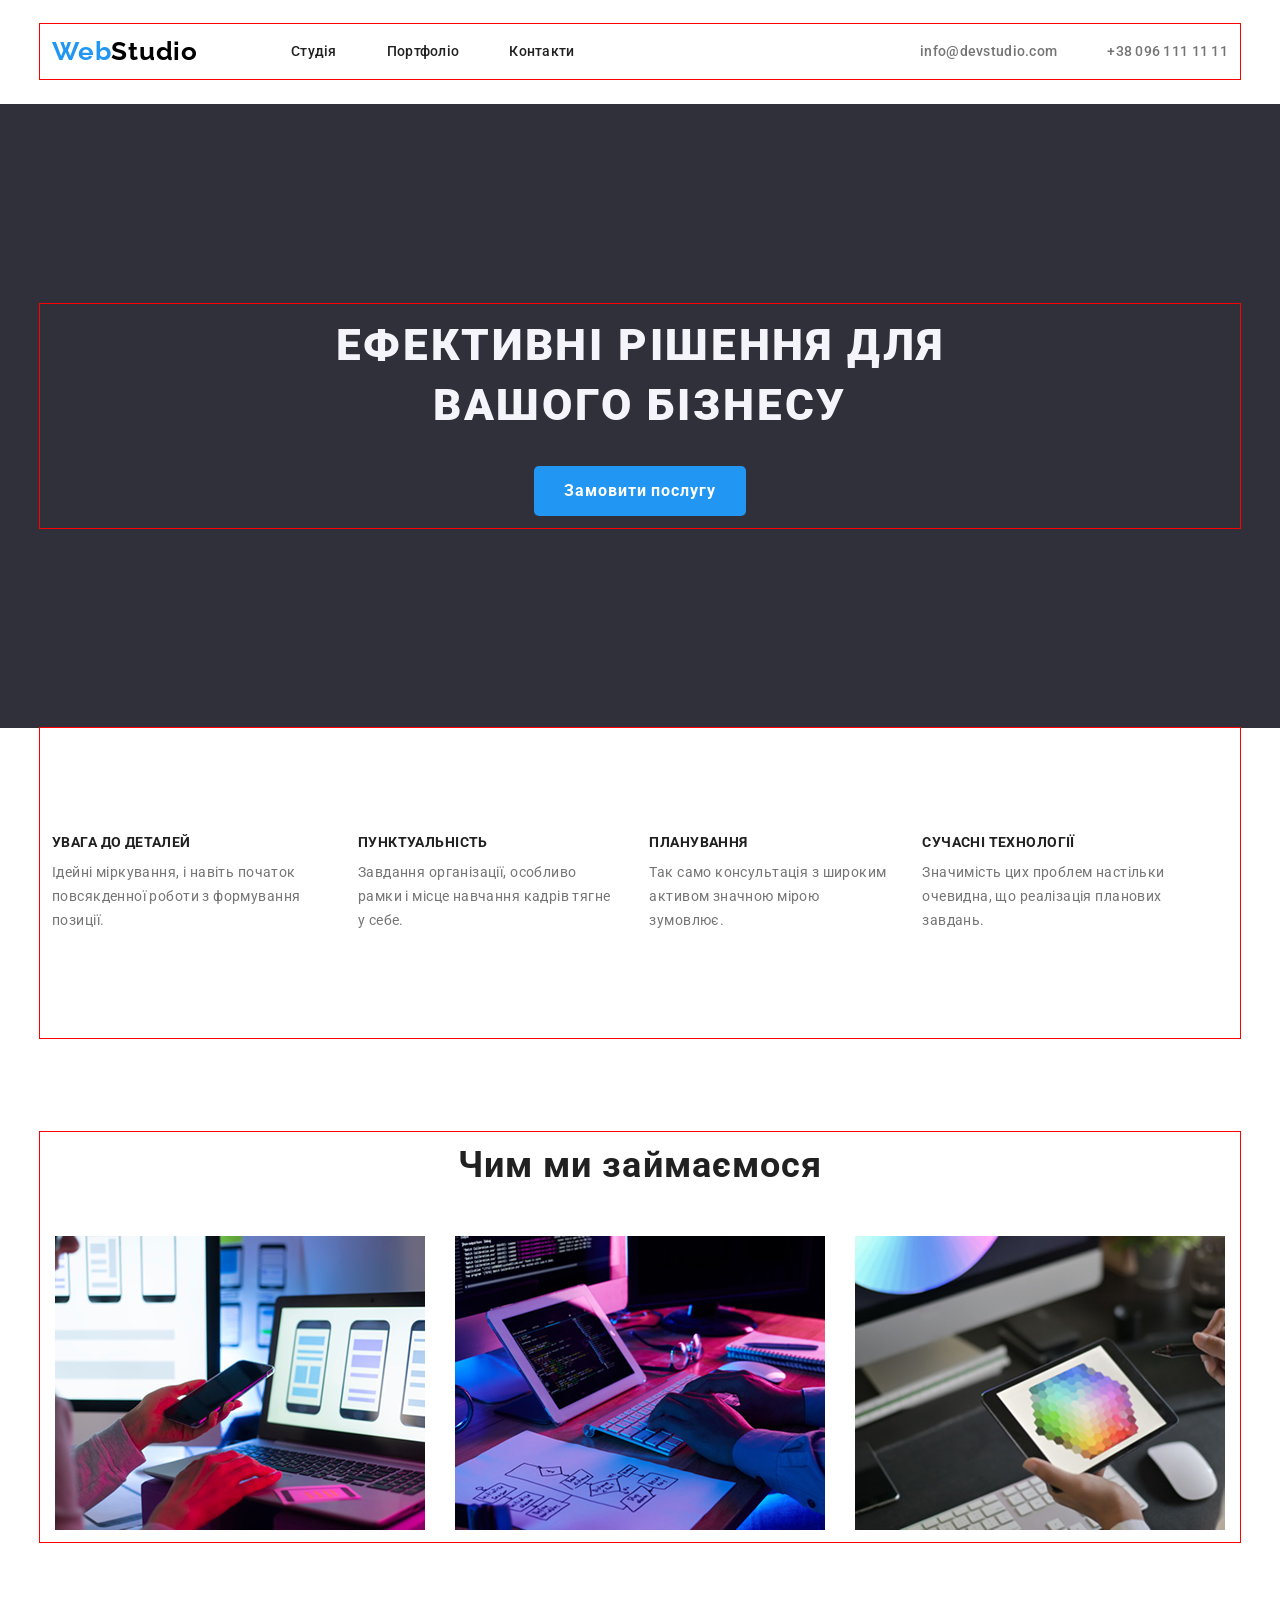
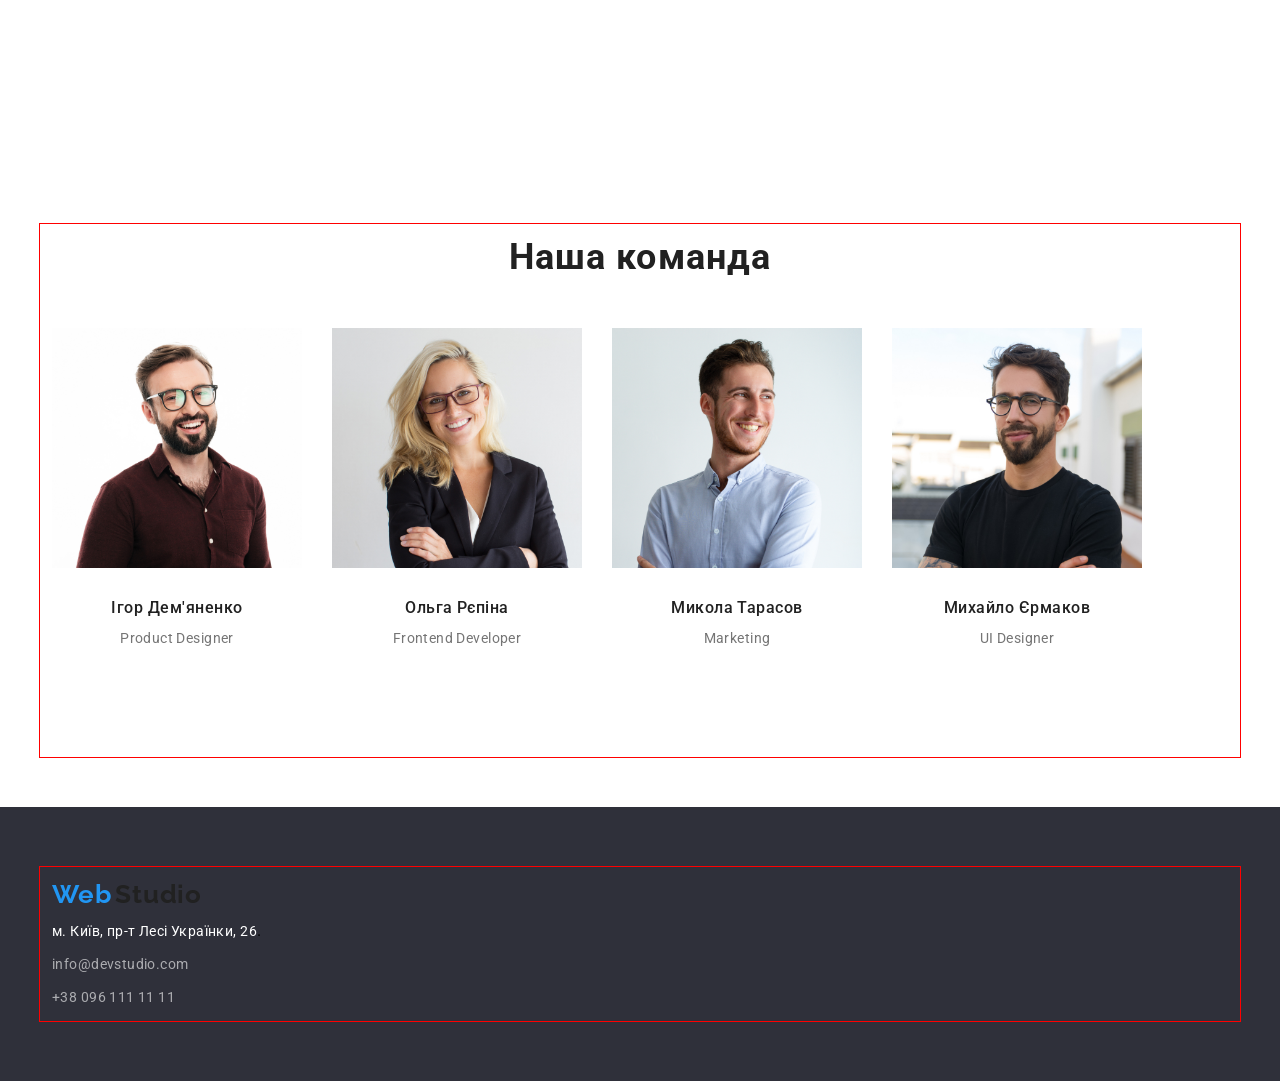
==== commit 75c83add: "Fix sections" ====
--- a/index.html
+++ b/index.html
@@ -80,9 +80,9 @@
     <div class="container">
 <h2 class="work-title">Чим ми займаємося</h2>
 <ul class="work-list">
-<li class="work-item"><img src="./pages/images/imgfv.png" class="work-image" alt="image" width="200"></li>
-<li class="work-item"><img src="./pages/images/img.png" alt="image" width="200"></li>
-<li class="work-item"><img src="./pages/images/image.png" alt="imggg" width="200"></li>
+<li class="work-item"><img src="./pages/images/imgfv.png" class="work-image" alt="image" ></li>
+<li class="work-item"><img src="./pages/images/img.png" class="work-image" alt="image" ></li>
+<li class="work-item"><img src="./pages/images/image.png" class="work-image" alt="imggg" ></li>
 </ul>
 </div>
 </section>
@@ -123,6 +123,7 @@
 
 
 <footer class="footer">
+    <div class="container">
   <a href="/index.html" class="logo">Web</a>
 <span class="logo-part"> <a href="#">Studio</a></span>
 
@@ -133,6 +134,7 @@
 <li class="footer-items"><a href="https://www.google.com.ua/maps/search/%D0%BC.+%D0%9A%D0%B8%D1%97%D0%B2,+%D0%BF%D1%80-%D1%82+%D0%9B%D0%B5%D1%81%D1%96+%D0%A3%D0%BA%D1%80%D0%B0%D1%97%D0%BD%D0%BA%D0%B8,+26/@50.4758888,30.4320272,18780m/data=!3m2!1e3!4b1?hl=uk&entry=ttu&g_ep=EgoyMDI2MDQwNy4wIKXMDSoASAFQAw%3D%3D" target="_blank" class="footer-link">м. Київ, пр-т Лесі Українки, 26</a>.</li>
 <li class="footer-items"><a href="mailto:info@devstudio.com" class="footer-mail">info@devstudio.com</a></li>
 <li class="footer-items"><a href="tel:+380961111111" class="footer-number">+38 096 111 11 11</a></li>
+
 </ul>
 </address>
 
--- a/css/style.css
+++ b/css/style.css
@@ -103,6 +103,9 @@
 font-weight: 400;
 line-height: 1.71;
 letter-spacing: 0.42px;
+text-align: center;
+padding-top: 10px;
+
 }
 
 
@@ -246,12 +249,14 @@
 
     .hero-text{
         color: var(--mainli-color);
-
+padding-top: 10px;
 font-size: 14px;
 font-style: normal;
 font-weight: 400;
 line-height: 24px;
 letter-spacing: 0.42px;
+padding-right: 30px;
+
     }
 
     .work-title{
@@ -261,7 +266,13 @@
 font-weight: 700;
 line-height: normal;
 letter-spacing: 1.08px;
+text-align: center;
+padding-bottom: 50px;
     }
+
+
+
+
 
     .team-title{
         color:var(--mainul-color);
@@ -270,7 +281,19 @@
 font-weight: 700;
 line-height: normal;
 letter-spacing: 1.08px;
+   text-align: center;
+   padding-bottom: 50px;
  }
+
+.team{
+     padding-top: 188px;
+    padding-bottom: 50px;
+}
+
+
+
+
+
 
  .main-person{
     color: var(--mainul-color);
@@ -279,7 +302,8 @@
 font-weight: 500;
 line-height: normal;
 letter-spacing: 0.48px;
-
+text-align: center;
+padding-top: 30px;
  }
 
 
@@ -362,6 +386,8 @@
     width: 1200px;
     margin: 0 auto;
     outline: 1px solid red;
+    padding: 12px;
+    padding-right: ;
 }
 
 .header{
@@ -416,27 +442,23 @@
 }
 
 
-.work-title{
-  text-align: center;
-}
-
 .work-list{
     display: flex;
 justify-content: center;
-
-}
+gap: 30px;
+}
+
+
+
+
 
 .work-item{
-    margin-left: 30px;
-
-
-}
-
-.team-title{
-    text-align: center;
-    padding-top: 50px;
-    padding-top: 188px;
-}
+    margin-left: 0;
+width: 370px;
+height: 294px;
+}
+
+
 
 .team-list{
     display: flex;
@@ -444,13 +466,17 @@
     gap: 30px;
 }
 
-.footer{
-    padding-left: 215px;
-}
+
 
 .footer-items{
     padding-top: 9px;
 }
 
 
-
+.work{
+    padding-top: 94px;
+    padding-bottom: 94px;
+    
+}
+
+
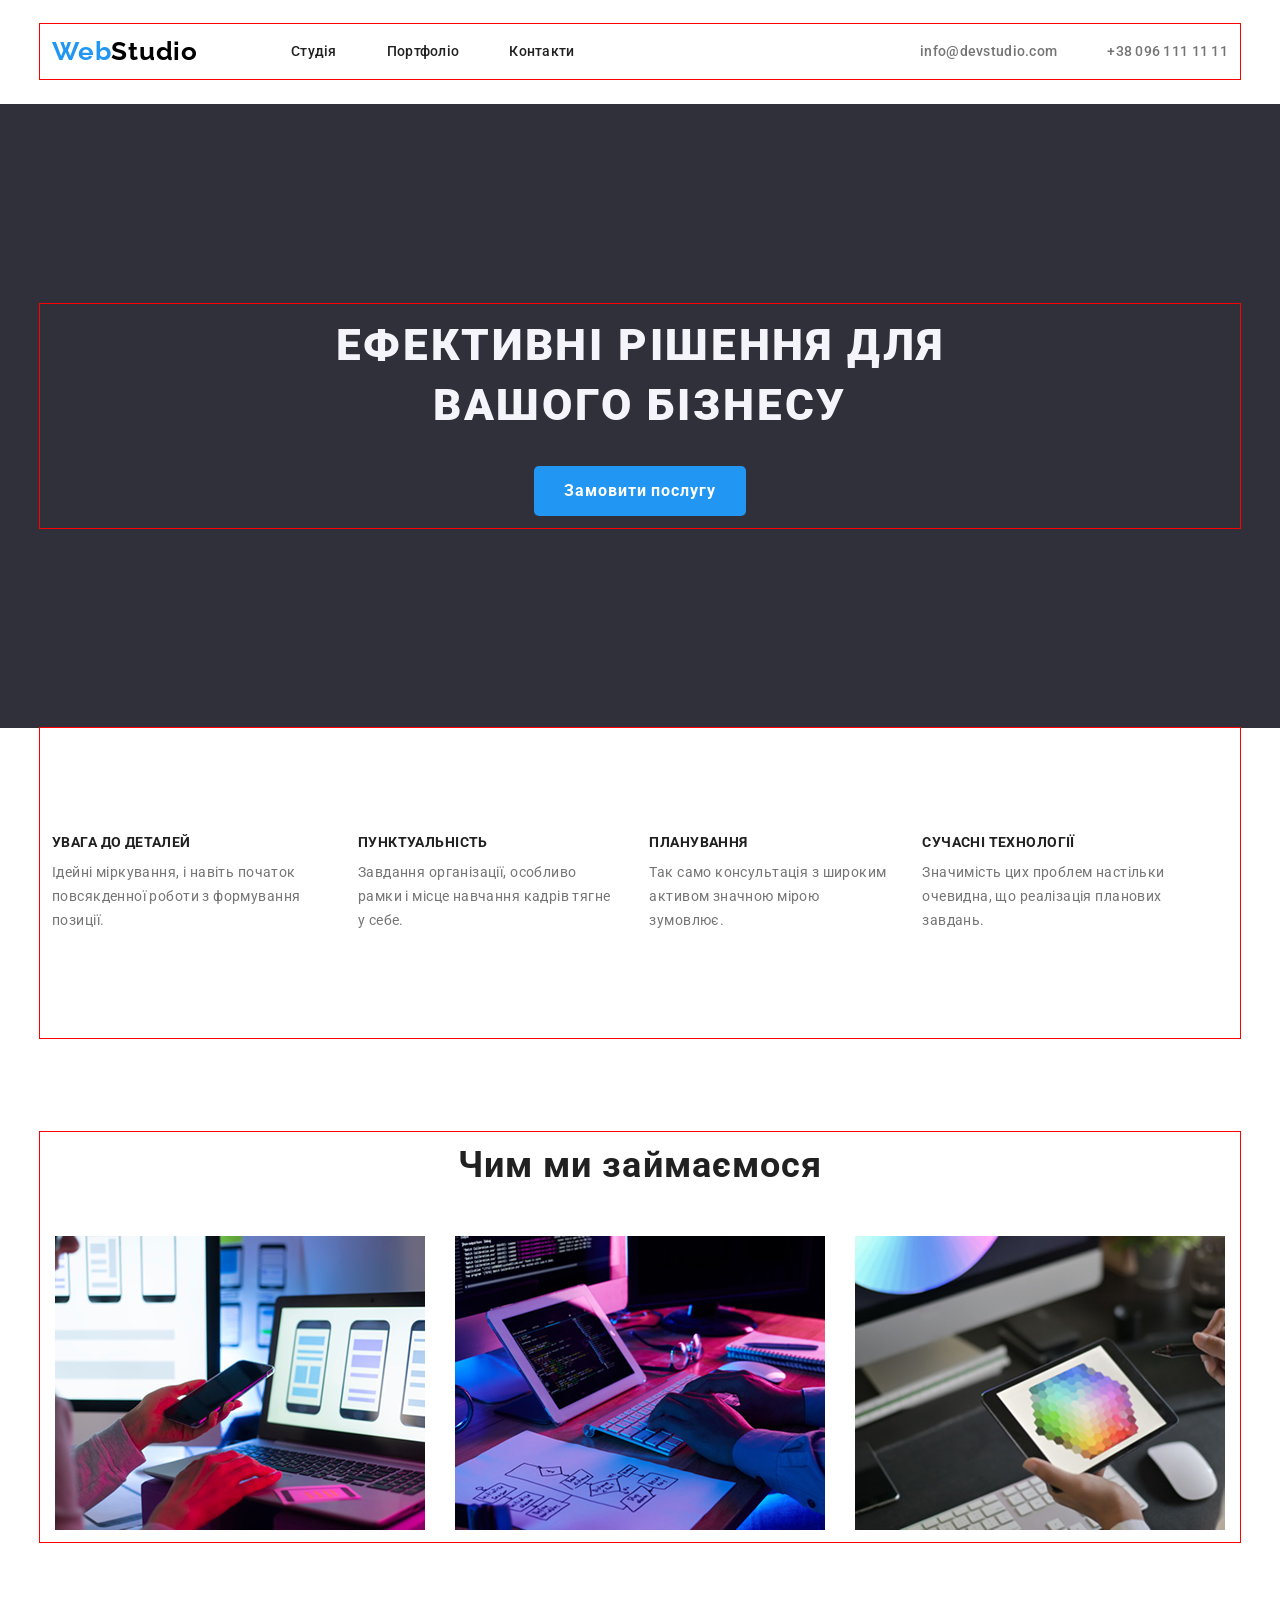
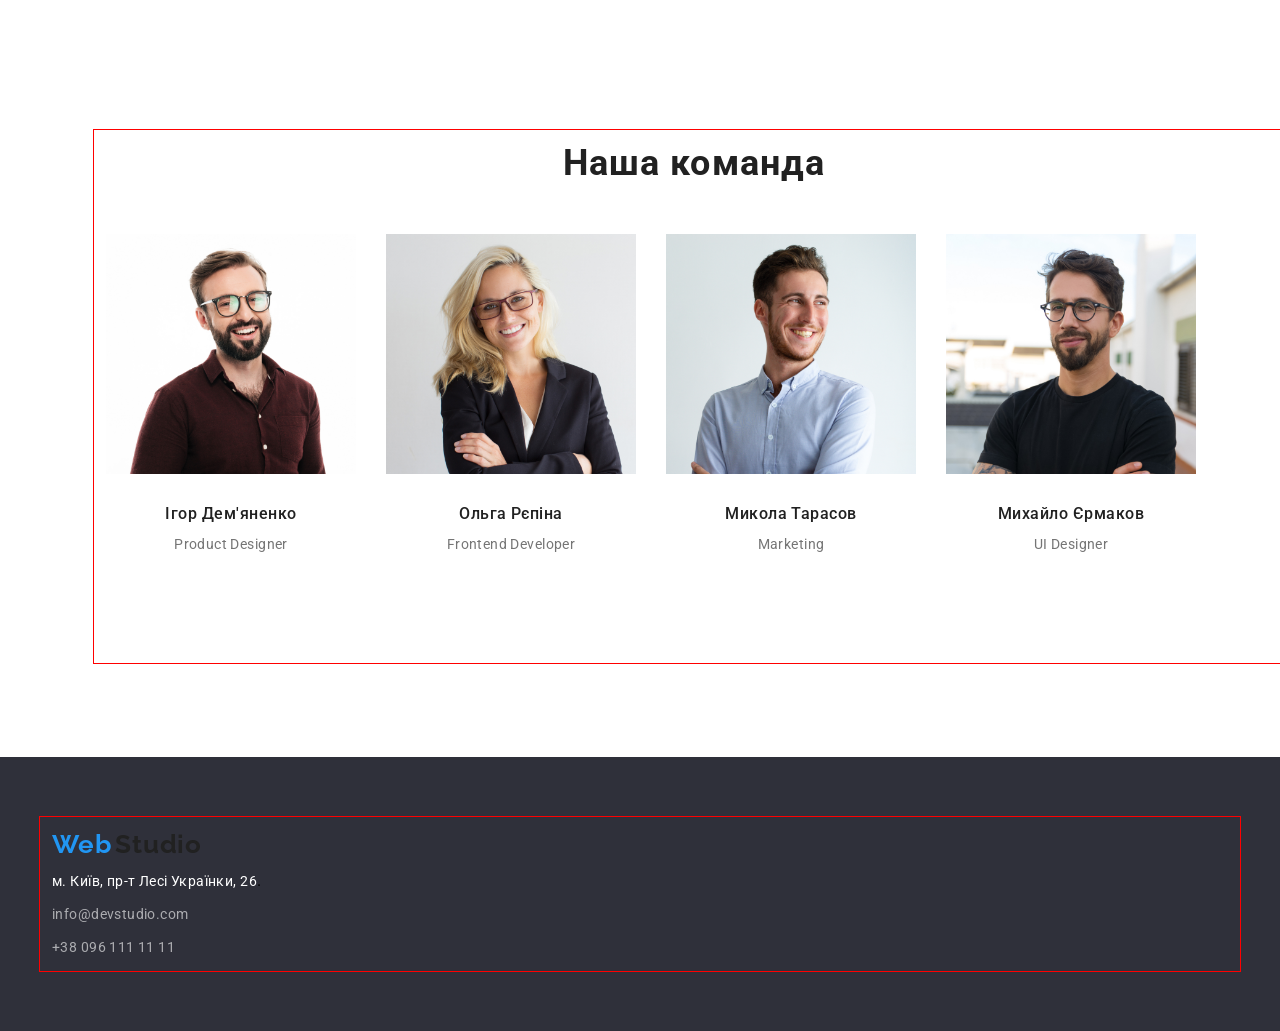
==== commit 676c868b: "Fix" ====
--- a/index.html
+++ b/index.html
@@ -3,7 +3,7 @@
 <head>
     <meta charset="UTF-8">
     <meta name="viewport" content="width=device-width, initial-scale=1.0">
-    <title>Document</title>
+    <title>WebStudio</title>
     <link rel="preconnect" href="https://fonts.googleapis.com">
 <link rel="preconnect" href="https://fonts.gstatic.com" crossorigin>
 <link href="https://fonts.googleapis.com/css2?family=Raleway:ital,wght@0,100..900;1,100..900&family=Roboto:ital,wght@0,100..900;1,100..900&display=swap" rel="stylesheet">
--- a/css/style.css
+++ b/css/style.css
@@ -286,8 +286,7 @@
  }
 
 .team{
-     padding-top: 188px;
-    padding-bottom: 50px;
+    padding: 94px;
 }
 
 
@@ -387,7 +386,6 @@
     margin: 0 auto;
     outline: 1px solid red;
     padding: 12px;
-    padding-right: ;
 }
 
 .header{
@@ -474,9 +472,7 @@
 
 
 .work{
-    padding-top: 94px;
-    padding-bottom: 94px;
-    
-}
-
-
+    padding: 94px 0;
+}
+
+
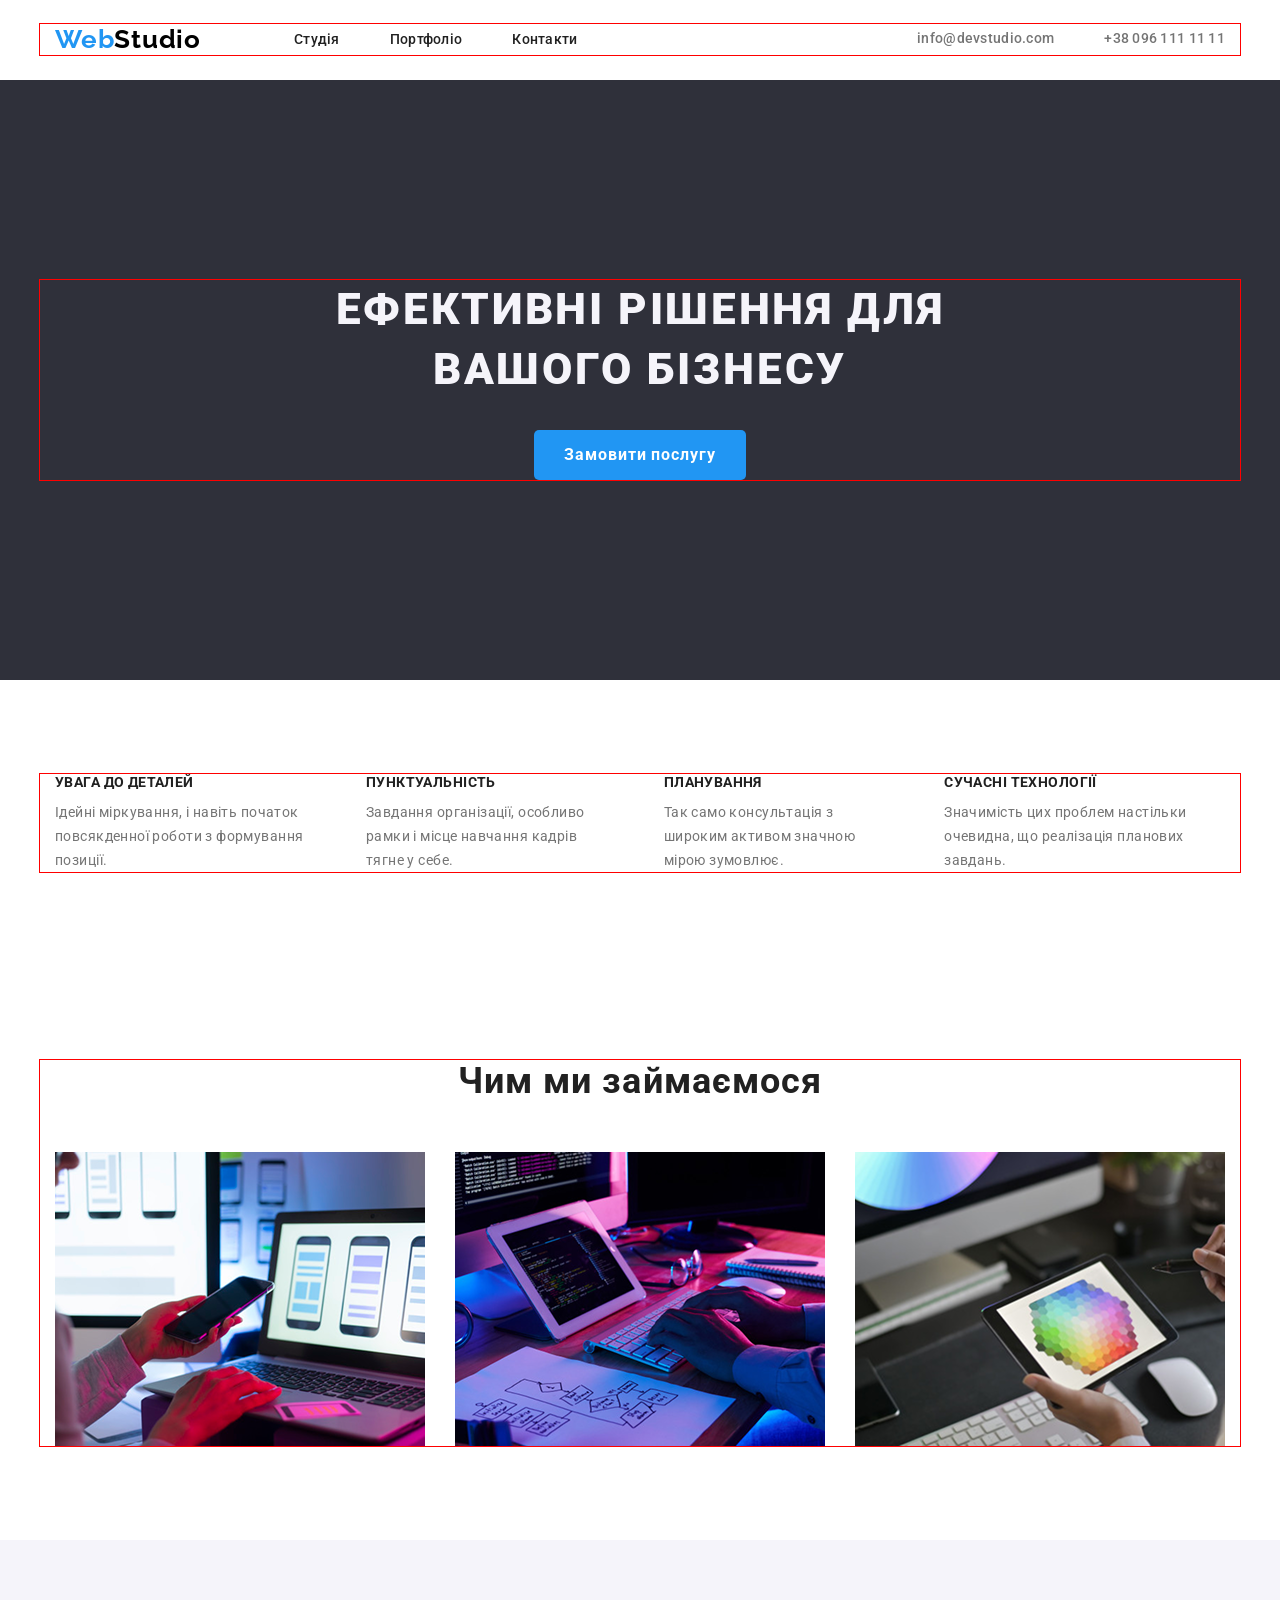
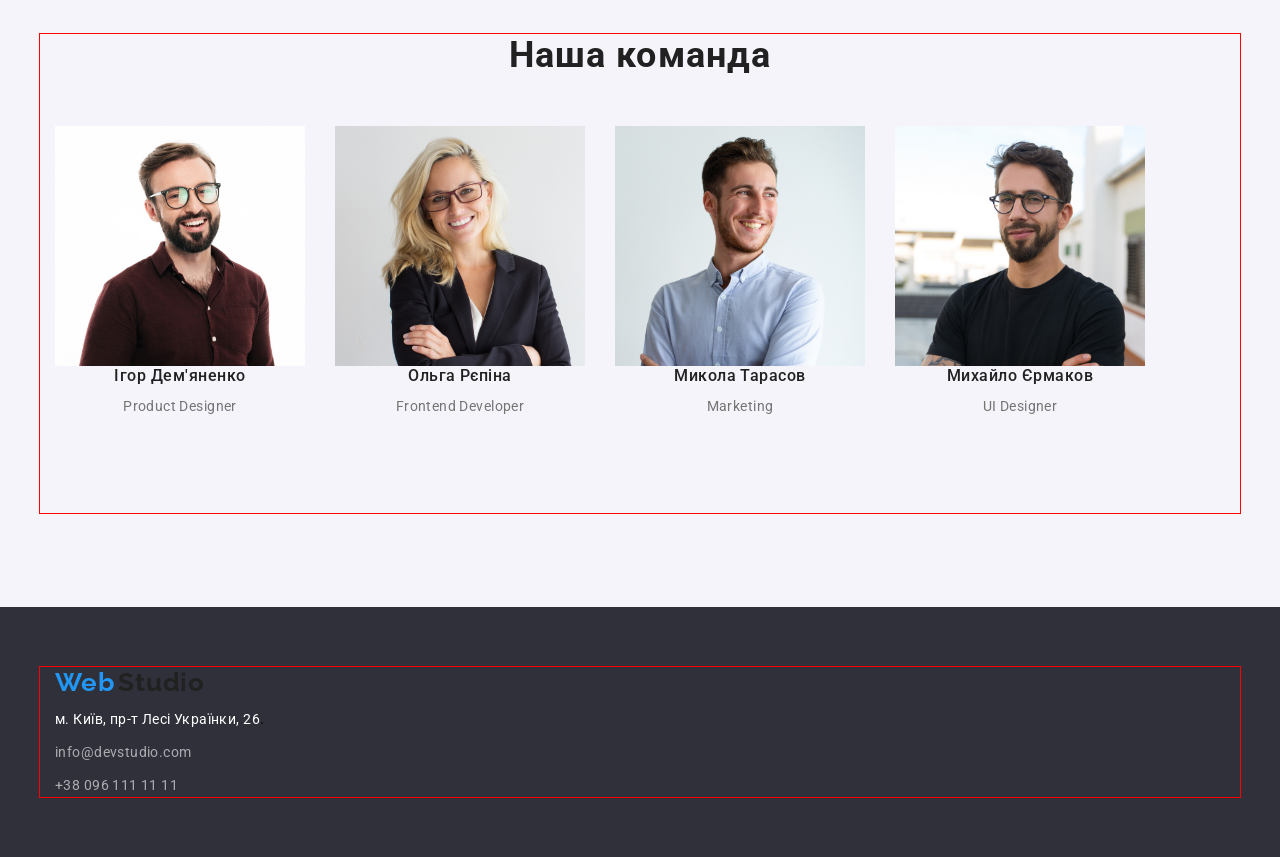
==== commit 73b1aa44: "change" ====
--- a/index.html
+++ b/index.html
@@ -91,26 +91,34 @@
 <h2 class="team-title">Наша команда</h2>
 <ul class="team-list">
     <li class="team-item">
+        <div class="team-card">
         <img src="./pages/images/imgman.jpg" alt="mann" class="team-image" width="250">
         <h3 class="main-person">Ігор Дем'яненко</h3>
         <p class="team-caption">
             Product Designer
         </p> 
+    </div>   
     </li>
     <li class="team-item">
+        <div class="team-card">
 <img src="./pages/images/woman.jpg" alt="woman" width="250">
 <h3 class="main-person">Ольга Рєпіна</h3>
 <p class="team-caption">Frontend Developer</p>
+</div>
     </li>
     <li class="team-item">
+        <div class="team-card">
 <img src="./pages/images/mantwo.jpg" alt="mantwo" width="250">
 <h3 class="main-person">Микола Тарасов</h3>
 <p class="team-caption">Marketing</p>
+</div>
     </li>
     <li class="team-item">
+        <div class="team-card">
         <img src="./pages/images/manthree.jpg" alt="manthree" width="250">
         <h3 class="main-person">Михайло Єрмаков</h3>
         <p class="team-caption">UI Designer</p>
+        </div>
     </li>
 </ul>
 
--- a/css/style.css
+++ b/css/style.css
@@ -72,12 +72,14 @@
 
 
 .adventages-listes{
-padding-top: 94px;
-display: flex;
-padding-bottom: 94px;
-}
-
-
+    gap: 30px;
+display: flex
+}
+
+.adventages{
+    padding-top: 94px;
+    padding-bottom: 94px;
+}
 
 
 .hero-title{
@@ -104,7 +106,7 @@
 line-height: 1.71;
 letter-spacing: 0.42px;
 text-align: center;
-padding-top: 10px;
+margin-top: 10px;
 
 }
 
@@ -134,7 +136,7 @@
 font-size: 14px;
 font-style: normal;
 font-weight: 500;
-line-height: normal;
+line-height: 1.14;
 letter-spacing: 0.28px;
 
 
@@ -155,7 +157,7 @@
 font-size: 14px;
 font-style: normal;
 font-weight: 500;
-line-height: normal;
+line-height: 1.14;
 letter-spacing: 0.28px;
 text-decoration: none;
 
@@ -172,7 +174,7 @@
 font-size: 16px;
 font-style: normal;
 font-weight: 700;
-line-height: 30px;
+line-height: 1.87;
 letter-spacing: 0.96px;
 border-radius: 5px;
 padding: 10px 30px;
@@ -267,7 +269,7 @@
 line-height: normal;
 letter-spacing: 1.08px;
 text-align: center;
-padding-bottom: 50px;
+margin-bottom: 50px;
     }
 
 
@@ -282,11 +284,13 @@
 line-height: normal;
 letter-spacing: 1.08px;
    text-align: center;
-   padding-bottom: 50px;
+   margin-bottom: 50px;
  }
 
 .team{
-    padding: 94px;
+    padding-top: 94px;
+    padding-bottom: 94px;
+background-color: var(--mainulfon-color);
 }
 
 
@@ -302,7 +306,6 @@
 line-height: normal;
 letter-spacing: 0.48px;
 text-align: center;
-padding-top: 30px;
  }
 
 
@@ -383,9 +386,10 @@
 
 .container{
     width: 1200px;
-    margin: 0 auto;
+ margin: 0 auto;
     outline: 1px solid red;
-    padding: 12px;
+    padding-left: 15px;
+    padding-right: 15px;
 }
 
 .header{
@@ -467,7 +471,7 @@
 
 
 .footer-items{
-    padding-top: 9px;
+   margin-top: 9px;
 }
 
 
@@ -476,3 +480,7 @@
 }
 
 
+.logo-part :hover{
+    color: var(--footer-color);
+}
+
